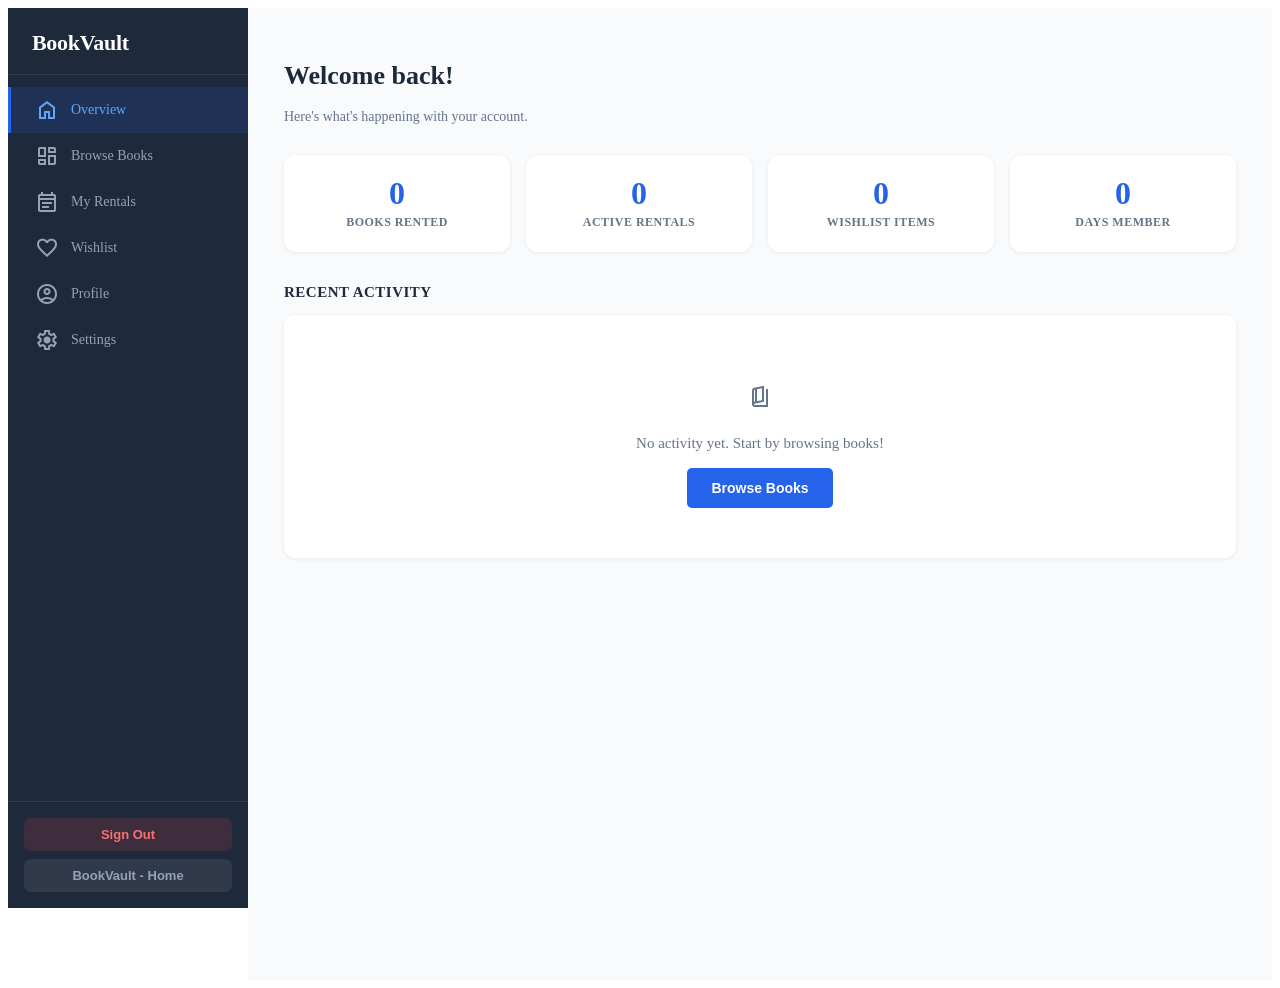
==== dashboard.html @ 661d2f13 "Added the finished code segment" ====
<!DOCTYPE html>
<html lang="en">
<head>
    <meta charset="UTF-8">
    <meta name="viewport" content="width=device-width, initial-scale=1.0">
    <link rel="stylesheet" href="https://fonts.googleapis.com/css2?family=Material+Symbols+Outlined:opsz,wght,FILL,GRAD@20..48,100..700,0..1,-50..200" />
    <title>BookVault</title>
    <link rel="stylesheet" href="css/dashboard.css">


</head>
<body>



    <div id="dashboardPage">
        <div class="dashboard-layout">


            <aside class="dash-sidebar">
                <div class="dash-logo">BookVault</div>
                <nav class="dash-nav">
                    <a href="#" class="dash-nav-item active" data-tab="overview" onclick="switchTab(this,'overview')">
                        <span class="material-symbols-outlined">home</span> Overview
                    </a>
                    <a href="#" class="dash-nav-item" data-tab="browse" onclick="switchTab(this,'browse')">
                        <span class="material-symbols-outlined">browse</span> Browse Books
                    </a>
                    <a href="#" class="dash-nav-item" data-tab="rentals" onclick="switchTab(this,'rentals')">
                        <span class="material-symbols-outlined">event_note</span> My Rentals
                    </a>
                    <a href="#" class="dash-nav-item" data-tab="wishlist" onclick="switchTab(this,'wishlist')">
                        <span class="material-symbols-outlined">favorite</span> Wishlist
                    </a>
                    <a href="#" class="dash-nav-item" data-tab="profile" onclick="switchTab(this,'profile')">
                        <span class="material-symbols-outlined">account_circle</span> Profile
                    </a>
                    <a href="#" class="dash-nav-item" data-tab="settings" onclick="switchTab(this,'settings')">
                        <span class="material-symbols-outlined">settings</span>Settings
                    </a>
                </nav>
                <div class="dash-sidebar-footer">
                    <button class="logout-btn" onclick="logout()" > Sign Out</button>
                    <button class="back-btn" onclick="window.location.href='index.html'">BookVault - Home</button>
                </div>
            </aside>


            <main class="dash-main">


                <div id="tab-overview" class="dash-tab">
                    <div class="dash-header">
                        <div>
                            <h1 id="dashWelcome">Welcome back!</h1>
                            <p class="dash-subtitle">Here's what's happening with your account.</p>
                        </div>
                    </div>

                    <div class="stats-grid">
                        <div class="stat-card">
                            <div class="stat-value" id="statRented">0</div>
                            <div class="stat-label">Books Rented</div>
                        </div>
                        <div class="stat-card">
                            <div class="stat-value" id="statActive">0</div>
                            <div class="stat-label">Active Rentals</div>
                        </div>
                        <div class="stat-card">
                            <div class="stat-value" id="statWishlist">0</div>
                            <div class="stat-label">Wishlist Items</div>
                        </div>
                        <div class="stat-card">
                            <div class="stat-value" id="statDays">0</div>
                            <div class="stat-label">Days Member</div>
                        </div>
                    </div>

                    <div class="dash-section-title">Recent Activity</div>
                    <div id="recentActivity" class="activity-list">
                        <div class="empty-state">
                            <div class="empty-icon"><span class="material-symbols-outlined">book_5</span></div>
                            <p>No activity yet. Start by browsing books!</p>
                            <button class="btn btn-sm" onclick="switchTabById('browse')">Browse Books</button>
                        </div>
                    </div>
                </div>


                <div id="tab-browse" class="dash-tab" style="display:none;">
                    <div class="dash-header">
                        <h1>Browse Books</h1>
                        <p class="dash-subtitle">Discover your next great read.</p>
                    </div>
                    <div class="search-bar">
                        <input type="text" id="bookSearch" placeholder="Search books, authors..." oninput="filterBooks()">
                    </div>
                    <div class="book-grid" id="bookGrid"></div>
                </div>


                <div id="tab-rentals" class="dash-tab" style="display:none;">
                    <div class="dash-header">
                        <h1>My Rentals</h1>
                        <p class="dash-subtitle">Manage your current and past rentals.</p>
                    </div>
                    <div id="rentalsList" class="rentals-list">
                        <div class="empty-state">
                            <div class="empty-icon"><span class="material-symbols-outlined">favorite</span></div>
                            <p>You haven't rented any books yet.</p>
                            <button class="btn btn-sm" onclick="switchTabById('browse')">Browse Books</button>
                        </div>
                    </div>
                </div>


                <div id="tab-wishlist" class="dash-tab" style="display:none;">
                    <div class="dash-header">
                        <h1>My Wishlist</h1>
                        <p class="dash-subtitle">Books you want to read next.</p>
                    </div>
                    <div id="wishlistItems" class="book-grid">
                        <div class="empty-state">
                            <div class="empty-icon"><span class="material-symbols-outlined">favorite</span></div>
                            <p>Your wishlist is empty.</p>
                            <button class="btn btn-sm" onclick="switchTabById('browse')">Browse Books</button>
                        </div>
                    </div>
                </div>
                
                <div id="tab-profile" class="dash-tab" style="display:none;">
                    <div class="dash-header">
                        <h1>My Profile</h1>
                        <p class="dash-subtitle">Manage your personal information.</p>
                    </div>
                    <div class="profile-card">
                        <div class="profile-avatar-lg" id="profileAvatar">U</div>
                        <div class="profile-info">
                            <div class="form-group">
                                <label>Full Name</label>
                                <input type="text" id="profileName" class="form-input" placeholdefr="Your name">
                            </div>
                            <div class="form-group">
                                <label>Email</label>
                                <input type="email" id="profileEmail" class="form-input" disabled>
                            </div>
                            <div class="form-group">
                                <label>Member Since</label>
                                <input type="text" id="profileJoined" class="form-input" disabled>
                            </div>
                            <button class="btn" onclick="saveProfile()">Save Changes</button>
                        </div>
                    </div>
                </div>

                <div id="tab-settings" class="dash-tab" style="display:none;">
                    <div class="dash-header">
                        <h1>Settings</h1>
                        <p class="dash-subtitle">Customize your BookVault experience.</p>
                    </div>
                    <div class="settings-list">
                        <div class="setting-item">
                            <div>
                                <div class="setting-label">Email Notifications</div>
                                <div class="setting-desc">Receive updates about your rentals</div>
                            </div>
                            <label class="toggle">
                                <input type="checkbox" checked>
                                <span class="toggle-slider"></span>
                            </label>
                        </div>
                        <div class="setting-item">
                            <div>
                                <div class="setting-label">Newsletter</div>
                                <div class="setting-desc">Weekly book recommendations</div>
                            </div>
                            <label class="toggle">
                                <input type="checkbox">
                                <span class="toggle-slider"></span>
                            </label>
                        </div>
                        <div class="setting-item danger-zone">
                            <div>
                                <div class="setting-label">Delete Account</div>
                                <div class="setting-desc">Permanently remove your account and data</div>
                            </div>
                            <button class="btn-danger" onclick="deleteAccount()">Delete</button>
                        </div>
                    </div>
                </div>

            </main>
        </div>
    </div>


    <script src="js/shared.js"></script>
    <script src="js/dashboard.js"></script>
    <script src="js/auth.js"></script>

    <div id="toast" class="toast" style="display:none;"></div>



</body>
</html>
---- css/dashboard.css ----
.dashboard-layout {
    display: flex;
    min-height: 100vh;
}


.dash-sidebar {
    width: 240px;
    background: #1e293b;
    color: #cbd5e1;
    display: flex;
    flex-direction: column;
    padding: 0;
    position: sticky;
    top: 0;
    height: 100vh;
    flex-shrink: 0;
}

.dash-logo {
    font-size: 22px;
    font-weight: 700;
    color: #fff;
    padding: 22px 24px 18px;
    border-bottom: 1px solid rgba(255,255,255,0.08);
    letter-spacing: -0.3px;
}

.dash-nav {
    flex: 1;
    padding: 12px 0;
    overflow-y: auto;
}

.dash-nav-item {
    display: flex;
    align-items: center;
    gap: 12px;
    padding: 11px 24px;
    color: #94a3b8;
    text-decoration: none;
    font-size: 14px;
    font-weight: 500;
    transition: all 0.15s;
    border-left: 3px solid transparent;
}

.dash-nav-item:hover {
    background: rgba(255,255,255,0.06);
    color: #e2e8f0;
}

.dash-nav-item.active {
    background: rgba(37,99,235,0.15);
    color: #60a5fa;
    border-left-color: #2563eb;
}

.dash-icon {
    font-size: 16px;
    width: 20px;
    text-align: center;
}

.dash-sidebar-footer {
    padding: 16px;
    border-top: 1px solid rgba(255,255,255,0.08);
    display: flex;
    flex-direction: column;
    gap: 8px;
}

.logout-btn,
.back-btn {
    width: 100%;
    padding: 9px;
    border: none;
    border-radius: 7px;
    cursor: pointer;
    font-size: 13px;
    font-weight: 600;
    transition: background 0.2s;
}

.logout-btn {
    background: rgba(239,68,68,0.15);
    color: #f87171;
}

.logout-btn:hover {
    background: rgba(239,68,68,0.25);
}

.back-btn {
    background: rgba(255,255,255,0.08);
    color: #94a3b8;
}

.back-btn:hover {
    background: rgba(255,255,255,0.14);
    color: #e2e8f0;
}


.dash-main {
    flex: 1;
    background: #f8fafc;
    padding: 36px;
    overflow-y: auto;
    min-height: 100vh;
}

.dash-tab {
    animation: fadeIn 0.2s ease;
}

@keyframes fadeIn {
    from { opacity: 0; transform: translateY(6px); }
    to   { opacity: 1; transform: translateY(0); }
}

.dash-header {
    margin-bottom: 30px;
}

.dash-header h1 {
    font-size: 26px;
    font-weight: 700;
    color: #1e293b;
}

.dash-subtitle {
    color: #64748b;
    font-size: 14px;
    margin-top: 4px;
}


.stats-grid {
    display: grid;
    grid-template-columns: repeat(auto-fit, minmax(150px, 1fr));
    gap: 16px;
    margin-bottom: 32px;
}

.stat-card {
    background: #fff;
    border-radius: 12px;
    padding: 22px 20px;
    box-shadow: 0 1px 4px rgba(0,0,0,0.07);
    text-align: center;
}

.stat-value {
    font-size: 32px;
    font-weight: 700;
    color: #2563eb;
    line-height: 1;
    margin-bottom: 6px;
}

.stat-label {
    font-size: 12px;
    color: #64748b;
    font-weight: 600;
    text-transform: uppercase;
    letter-spacing: 0.5px;
}


.dash-section-title {
    font-size: 15px;
    font-weight: 700;
    color: #1e293b;
    margin-bottom: 14px;
    text-transform: uppercase;
    letter-spacing: 0.5px;
}

.activity-list {
    background: #fff;
    border-radius: 12px;
    box-shadow: 0 1px 4px rgba(0,0,0,0.07);
    overflow: hidden;
}

.activity-item {
    display: flex;
    align-items: center;
    gap: 12px;
    padding: 14px 18px;
    border-bottom: 1px solid #f1f5f9;
    font-size: 14px;
}

.activity-item:last-child {
    border-bottom: none;
}

.activity-icon {
    font-size: 18px;
    width: 24px;
    flex-shrink: 0;
}

.activity-text {
    flex: 1;
    color: #374151;
}

.activity-date {
    color: #94a3b8;
    font-size: 12px;
    white-space: nowrap;
}


.empty-state {
    text-align: center;
    padding: 50px 20px;
    color: #64748b;
}

.empty-icon {
    font-size: 48px;
    margin-bottom: 12px;
}

.empty-state p {
    margin-bottom: 16px;
    font-size: 15px;
}


.search-bar {
    margin-bottom: 22px;
}

.search-bar input {
    width: 100%;
    max-width: 420px;
    padding: 10px 16px;
    border: 1.5px solid #e5e7eb;
    border-radius: 8px;
    font-size: 14px;
    background: #fff;
    transition: border-color 0.2s;
}

.search-bar input:focus {
    outline: none;
    border-color: #2563eb;
}



.book-grid {
    display: grid;
    grid-template-columns: repeat(auto-fill, minmax(200px, 1fr));
    gap: 18px;
}

.book-card {
    background: #fff;
    border-radius: 12px;
    box-shadow: 0 1px 5px rgba(0,0,0,0.08);
    overflow: hidden;
    transition: transform 0.2s, box-shadow 0.2s;
}

.book-card:hover {
    transform: translateY(-3px);
    box-shadow: 0 6px 18px rgba(0,0,0,0.12);
}




.book-cover {
  height: 240px;       
  display: flex;
  justify-content: center;
  align-items: center;
  margin-bottom: 12px;
}


.book-cover-img {
  max-width: 100%;
  max-height: 100%;
  object-fit: contain; 
  border-radius: 4px;  
}

.book-info {
    padding: 14px;
}

.book-genre {
    font-size: 10px;
    font-weight: 700;
    color: #2563eb;
    text-transform: uppercase;
    letter-spacing: 0.5px;
    margin-bottom: 4px;
}

.book-title {
    font-size: 14px;
    font-weight: 700;
    color: #1e293b;
    margin-bottom: 3px;
    line-height: 1.3;
}

.book-author {
    font-size: 12px;
    color: #64748b;
    margin-bottom: 8px;
}

.book-price {
    font-size: 13px;
    font-weight: 600;
    color: #16a34a;
    margin-bottom: 10px;
}

.book-actions {
    display: flex;
    align-items: center;
    gap: 8px;
}

.btn-icon {
    background: none;
    border: 1.5px solid #e5e7eb;
    border-radius: 6px;
    padding: 6px 8px;
    cursor: pointer;
    font-size: 14px;
    transition: all 0.15s;
    opacity: 0.5;
}

.btn-icon:hover,
.btn-icon-active {
    opacity: 1;
    border-color: #f87171;
    background: #fef2f2;
}

.btn-success {
    background: #dcfce7 !important;
    color: #16a34a !important;
    border: none;
    cursor: default !important;
}


.rentals-list {
    display: flex;
    flex-direction: column;
    gap: 12px;
}

.rental-item {
    background: #fff;
    border-radius: 12px;
    padding: 16px 20px;
    box-shadow: 0 1px 4px rgba(0,0,0,0.07);
    display: flex;
    align-items: center;
    gap: 16px;
}

.rental-item.overdue {
    border-left: 4px solid #ef4444;
}

.rental-cover {
    font-size: 32px;
    width: 44px;
    text-align: center;
    flex-shrink: 0;
}

.rental-info {
    flex: 1;
}

.rental-title {
    font-weight: 700;
    font-size: 15px;
    color: #1e293b;
}

.rental-author {
    font-size: 13px;
    color: #64748b;
}

.rental-dates {
    font-size: 12px;
    color: #94a3b8;
    margin-top: 4px;
}

.rental-status {
    display: flex;
    flex-direction: column;
    align-items: flex-end;
    gap: 6px;
    flex-shrink: 0;
}



.status-badge {
    padding: 3px 10px;
    border-radius: 20px;
    font-size: 11px;
    font-weight: 700;
    text-transform: uppercase;
    letter-spacing: 0.5px;
}

.status-active   { background: #dbeafe; color: #1d4ed8; }
.status-returned { background: #dcfce7; color: #15803d; }

.btn-outline-sm {
    padding: 5px 12px;
    background: transparent;
    border: 1.5px solid #2563eb;
    color: #2563eb;
    border-radius: 6px;
    cursor: pointer;
    font-size: 12px;
    font-weight: 600;
    transition: all 0.15s;
}

.btn-outline-sm:hover {
    background: #2563eb;
    color: #fff;
}


.profile-card {
    background: #fff;
    border-radius: 16px;
    padding: 32px;
    box-shadow: 0 1px 5px rgba(0,0,0,0.08);
    display: flex;
    gap: 32px;
    align-items: flex-start;
    max-width: 600px;
}

.profile-avatar-lg {
    width: 80px;
    height: 80px;
    border-radius: 50%;
    background: #2563eb;
    color: #fff;
    display: flex;
    align-items: center;
    justify-content: center;
    font-size: 32px;
    font-weight: 700;
    flex-shrink: 0;
}

.profile-info {
    flex: 1;
    display: flex;
    flex-direction: column;
    gap: 0;
}



.form-group {
    margin-bottom: 14px;
}

.form-group label {
    display: block;
    font-size: 13px;
    font-weight: 600;
    color: #555;
    margin-bottom: 5px;
}

.form-input {
    width: 100%;
    padding: 10px 12px;
    border: 1.5px solid #e5e7eb;
    border-radius: 7px;
    font-size: 14px;
    transition: border-color 0.2s;
    background: #fafafa;
}

.form-input:focus {
    outline: none;
    border-color: #2563eb;
    background: #fff;
}

.form-input:disabled {
    background: #f3f4f6;
    color: #666;
    cursor: default;
}

.form-error {
    background: #fef2f2;
    color: #dc2626;
    border: 1px solid #fecaca;
    padding: 9px 12px;
    border-radius: 7px;
    font-size: 13px;
    margin-bottom: 14px;
}

.full-width {
    width: 100%;
    padding: 12px;
    font-size: 15px;
    margin-top: 4px;
}



.settings-list {
    background: #fff;
    border-radius: 12px;
    box-shadow: 0 1px 4px rgba(0,0,0,0.07);
    overflow: hidden;
    max-width: 600px;
}

.setting-item {
    display: flex;
    align-items: center;
    justify-content: space-between;
    padding: 18px 22px;
    border-bottom: 1px solid #f1f5f9;
    gap: 20px;
}

.setting-item:last-child {
    border-bottom: none;
}

.setting-label {
    font-weight: 600;
    font-size: 14px;
    color: #1e293b;
    margin-bottom: 2px;
}

.setting-desc {
    font-size: 12px;
    color: #64748b;
}

.danger-zone .setting-label {
    color: #dc2626;
}

.btn {
    display: inline-block;
    padding: 12px 24px;
    background: #2563eb;
    color: white;
    text-decoration: none;
    border-radius: 5px;
    border: none;
    cursor: pointer;
    font-size: 14px;
    font-weight: 600;
    transition: background 0.2s;
}

.btn:hover {
    background: #1d4ed8;
}

.btn-danger {
    padding: 7px 16px;
    background: #fef2f2;
    border: 1.5px solid #fecaca;
    color: #dc2626;
    border-radius: 7px;
    cursor: pointer;
    font-size: 13px;
    font-weight: 600;
    transition: all 0.15s;
    white-space: nowrap;
}

.btn-danger:hover {
    background: #dc2626;
    color: #fff;
}


.toggle {
    position: relative;
    display: inline-block;
    width: 44px;
    height: 24px;
    flex-shrink: 0;
}

.toggle input {
    opacity: 0;
    width: 0;
    height: 0;
}

.toggle-slider {
    position: absolute;
    inset: 0;
    background: #cbd5e1;
    border-radius: 24px;
    cursor: pointer;
    transition: 0.3s;
}

.toggle-slider::before {
    content: "";
    position: absolute;
    width: 18px;
    height: 18px;
    left: 3px;
    top: 3px;
    background: white;
    border-radius: 50%;
    transition: 0.3s;
}

.toggle input:checked + .toggle-slider {
    background: #2563eb;
}

.toggle input:checked + .toggle-slider::before {
    transform: translateX(20px);
}


.toast {
    position: fixed;
    bottom: 28px;
    right: 28px;
    padding: 13px 20px;
    border-radius: 10px;
    font-size: 14px;
    font-weight: 500;
    z-index: 9999;
    box-shadow: 0 4px 20px rgba(0,0,0,0.15);
    animation: toastIn 0.3s ease;
    max-width: 320px;
}

@keyframes toastIn {
    from { opacity: 0; transform: translateY(14px); }
    to   { opacity: 1; transform: translateY(0); }
}

.toast-success { background: #1e293b; color: #fff; }
.toast-info    { background: #374151; color: #fff; }
.toast-error   { background: #dc2626; color: #fff; }


@media (max-width: 768px) {
    .dashboard-layout {
        flex-direction: column;
    }

    .dash-sidebar {
        width: 100%;
        height: auto;
        position: static;
    }

    .dash-nav {
        display: flex;
        overflow-x: auto;
        padding: 8px 0;
    }

    .dash-nav-item {
        white-space: nowrap;
        border-left: none;
        border-bottom: 3px solid transparent;
        padding: 10px 16px;
    }

    .dash-nav-item.active {
        border-left: none;
        border-bottom-color: #2563eb;
    }

    .dash-sidebar-footer {
        flex-direction: row;
    }

    .dash-main {
        padding: 20px 16px;
    }

    .profile-card {
        flex-direction: column;
        align-items: center;
        text-align: center;
    }

    .book-grid {
        grid-template-columns: repeat(auto-fill, minmax(160px, 1fr));
    }

    .rental-item {
        flex-wrap: wrap;
    }
}
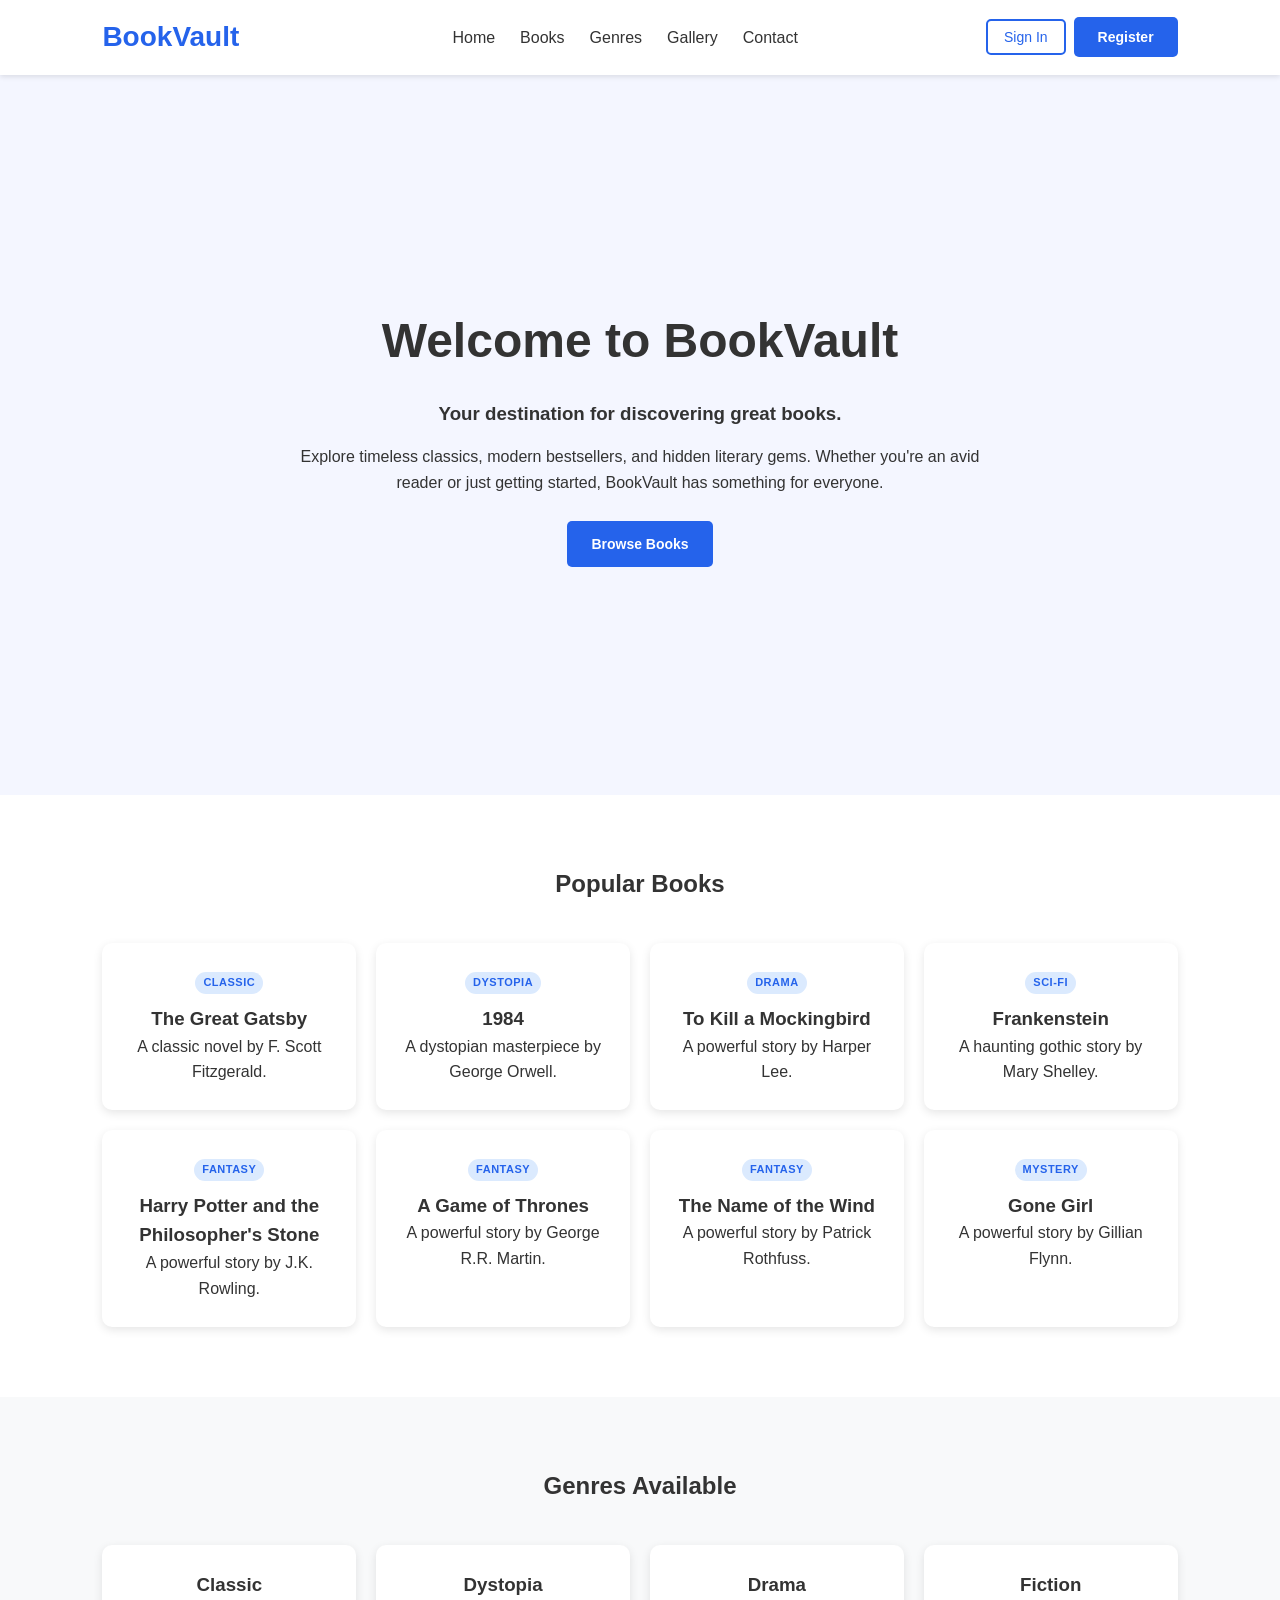
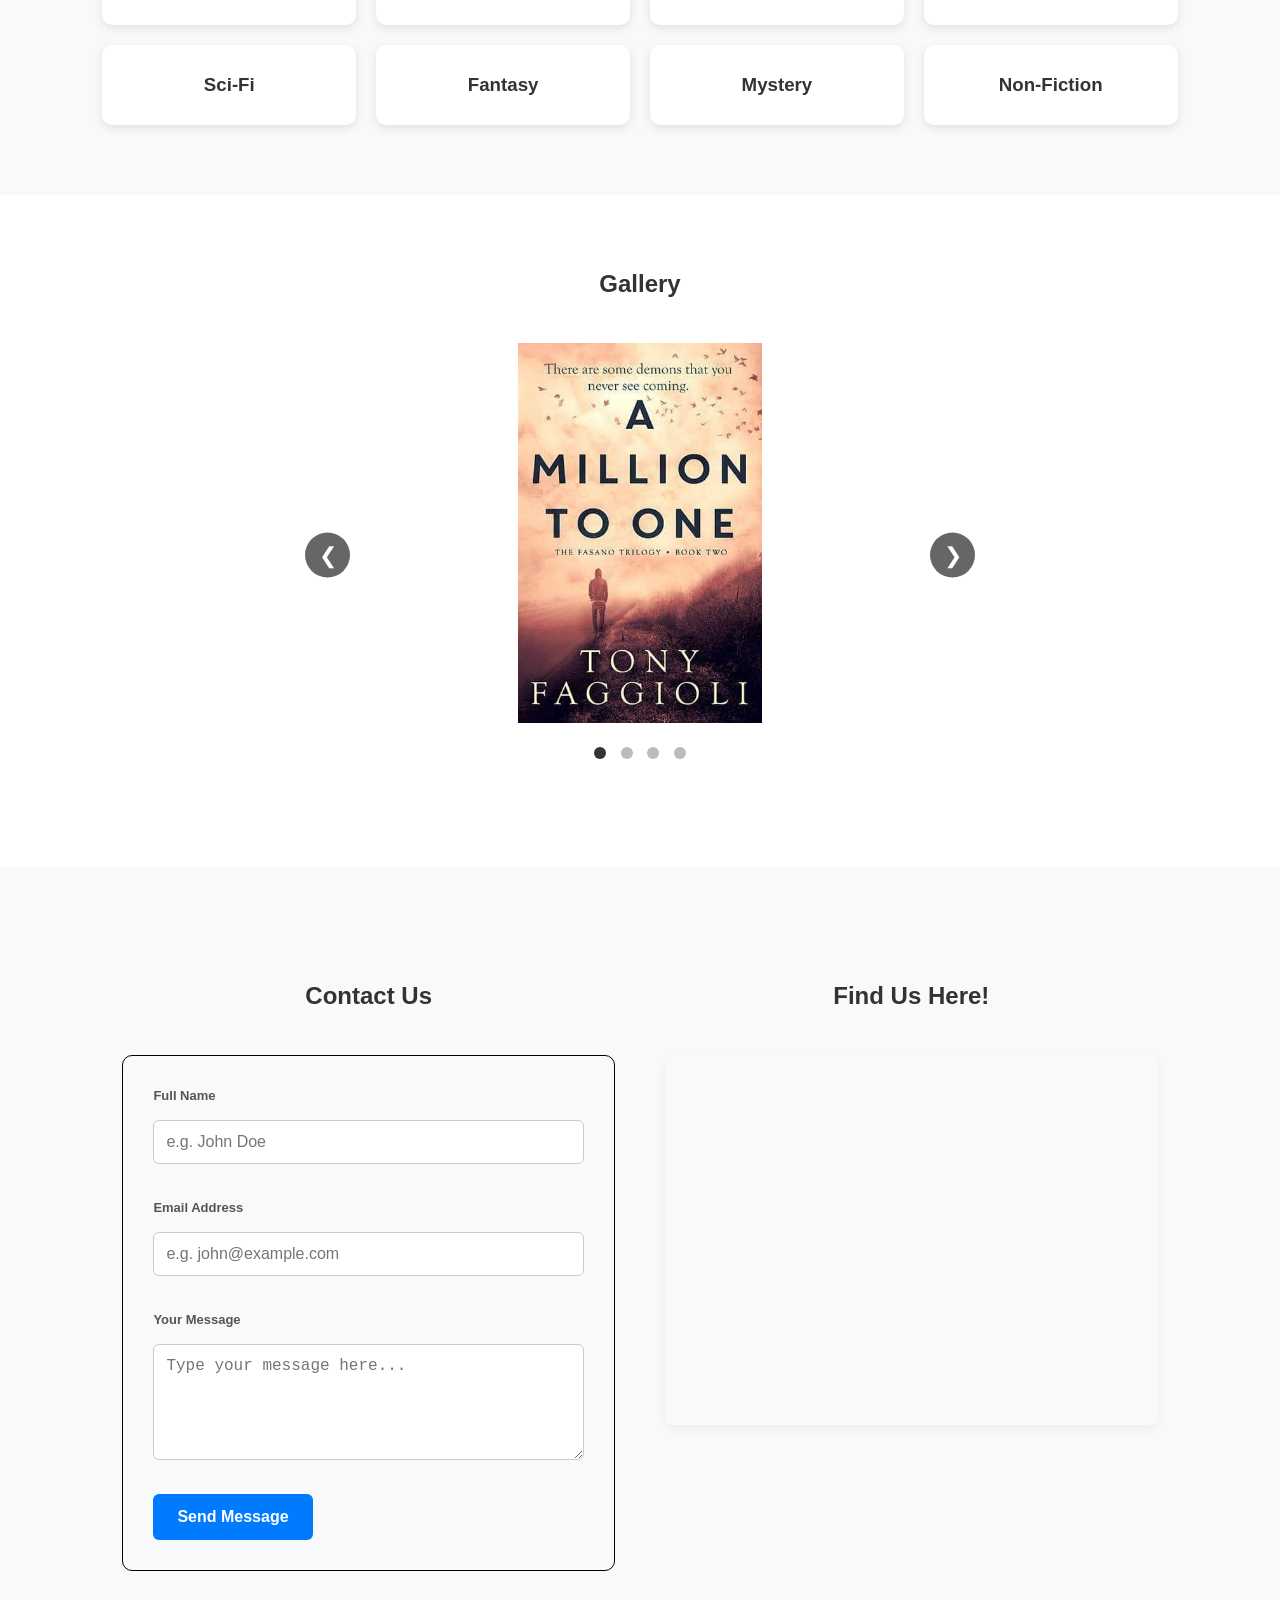
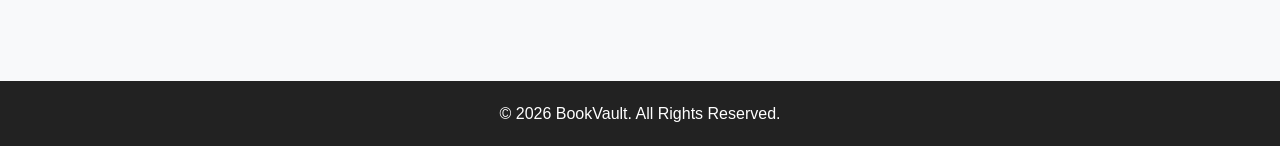
==== commit eeb5a82d: "Final Touch: maps, more content in index.html, naav links to and from index.html to dashboard.html f" ====
--- a/dashboard.html
+++ b/dashboard.html
@@ -11,11 +11,8 @@
 </head>
 <body>
 
-
-
     <div id="dashboardPage">
         <div class="dashboard-layout">
-
 
             <aside class="dash-sidebar">
                 <div class="dash-logo">BookVault</div>
@@ -193,14 +190,9 @@
         </div>
     </div>
 
-
     <script src="js/shared.js"></script>
     <script src="js/dashboard.js"></script>
     <script src="js/auth.js"></script>
 
-    <div id="toast" class="toast" style="display:none;"></div>
-
-
-
 </body>
 </html>
--- a/css/dashboard.css
+++ b/css/dashboard.css
@@ -651,28 +651,7 @@
 }
 
 
-.toast {
-    position: fixed;
-    bottom: 28px;
-    right: 28px;
-    padding: 13px 20px;
-    border-radius: 10px;
-    font-size: 14px;
-    font-weight: 500;
-    z-index: 9999;
-    box-shadow: 0 4px 20px rgba(0,0,0,0.15);
-    animation: toastIn 0.3s ease;
-    max-width: 320px;
-}
-
-@keyframes toastIn {
-    from { opacity: 0; transform: translateY(14px); }
-    to   { opacity: 1; transform: translateY(0); }
-}
-
-.toast-success { background: #1e293b; color: #fff; }
-.toast-info    { background: #374151; color: #fff; }
-.toast-error   { background: #dc2626; color: #fff; }
+
 
 
 @media (max-width: 768px) {
